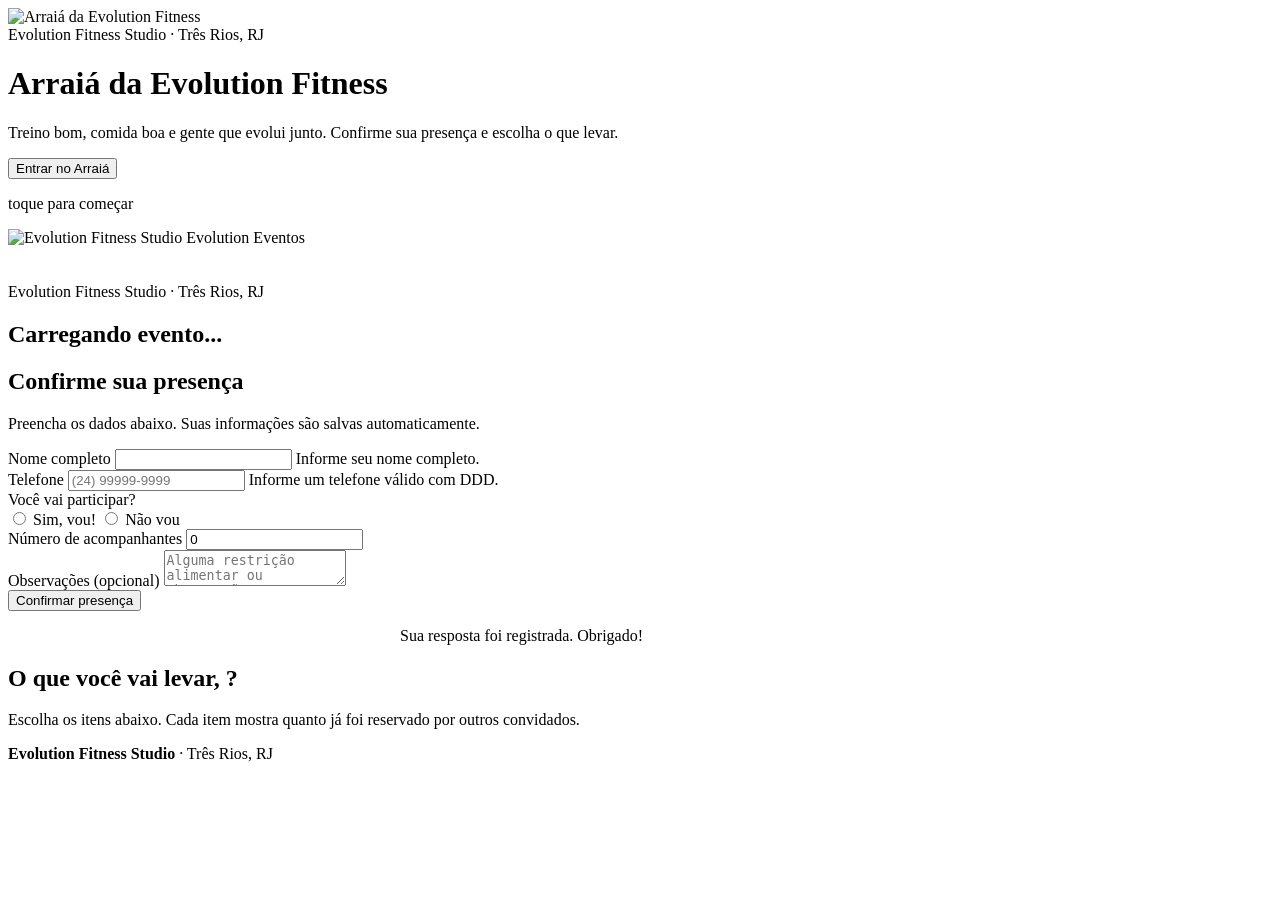
==== index.html @ 5fb1ce96 "Add files via upload" ====
<!DOCTYPE html>
<html lang="pt-BR">
<head>
<meta charset="UTF-8" />
<meta name="viewport" content="width=device-width, initial-scale=1.0, viewport-fit=cover" />
<title>Evolution Eventos — Evolution Fitness Studio</title>
<meta name="description" content="Confirme sua presença e escolha o que levar para os eventos da Evolution Fitness Studio." />
<meta name="theme-color" content="#0D0D0D" />

<link rel="manifest" href="manifest.json" />
<link rel="icon" href="assets/icons/icon-192.svg" />
<link rel="apple-touch-icon" href="assets/icons/icon-192.svg" />
<link rel="stylesheet" href="style/style.css" />
</head>
<body>

<!-- ==================== TELA DE ABERTURA (INTRO) ==================== -->
<div id="introScreen">
  <div class="intro__fundo">
    <img src="assets/images/arraia-personagem.jpg" alt="Arraiá da Evolution Fitness" />
  </div>
  <div class="intro__luzes" aria-hidden="true"></div>
  <div class="intro__particulas" aria-hidden="true"></div>

  <div class="intro__conteudo">
    <span class="intro__marca">Evolution Fitness Studio &middot; Três Rios, RJ</span>
    <h1 class="intro__titulo">
      <span class="linha">Arraiá da</span>
      <span class="linha">Evolution Fitness</span>
    </h1>
    <p class="intro__subtitulo">Treino bom, comida boa e gente que evolui junto. Confirme sua presença e escolha o que levar.</p>
    <div class="intro__cta">
      <button type="button" class="btn btn-primary" id="btnEntrarIntro">Entrar no Arraiá</button>
    </div>
    <p class="intro__toque">toque para começar</p>
  </div>
</div>

<header class="app-header">
  <div class="container app-header__inner">
    <div class="app-header__brand">
      <img src="assets/logo/logo.svg" alt="Evolution Fitness Studio" />
      <span class="app-header__brand-text">Evolution <span>Eventos</span></span>
    </div>
    <a href="admin.html" class="btn btn-ghost btn-sm" style="color: rgba(255,255,255,0.6);">Área administrativa</a>
  </div>
</header>

<section class="hero">
  <div class="hero__media">
    <img id="heroImagem" src="assets/images/evento-capa.svg" alt="" />
  </div>
  <div class="container hero__content anim-slide-up">
    <span class="hero__eyebrow">Evolution Fitness Studio &middot; Três Rios, RJ</span>
    <h1 class="hero__title" id="heroTitulo">Carregando evento...</h1>
    <p class="hero__desc" id="heroDescricao"></p>
    <div class="hero__meta">
      <span class="hero__meta-item" id="heroData"></span>
      <span class="hero__meta-item" id="heroLocal"></span>
    </div>
  </div>
</section>

<main class="container">

  <section class="section" id="secaoConfirmacao">
    <h2 class="section-title">Confirme sua presença</h2>
    <p class="section-subtitle">Preencha os dados abaixo. Suas informações são salvas automaticamente.</p>

    <form class="card anim-fade-in" id="formConfirmacao" style="max-width: 560px;">
      <div class="field">
        <label for="inputNome">Nome completo</label>
        <input type="text" id="inputNome" required autocomplete="name" />
        <span class="field-error-msg" id="erroNome">Informe seu nome completo.</span>
      </div>

      <div class="field">
        <label for="inputTelefone">Telefone</label>
        <input type="tel" id="inputTelefone" placeholder="(24) 99999-9999" required autocomplete="tel" />
        <span class="field-error-msg" id="erroTelefone">Informe um telefone válido com DDD.</span>
      </div>

      <div class="field">
        <label>Você vai participar?</label>
        <div class="radio-group">
          <label class="radio-pill" id="pillSim">
            <input type="radio" name="participa" value="sim" />
            Sim, vou!
          </label>
          <label class="radio-pill" id="pillNao">
            <input type="radio" name="participa" value="nao" />
            Não vou
          </label>
        </div>
      </div>

      <div class="field">
        <label for="inputAcompanhantes">Número de acompanhantes</label>
        <input type="number" id="inputAcompanhantes" min="0" value="0" />
      </div>

      <div class="field">
        <label for="inputObservacoes">Observações (opcional)</label>
        <textarea id="inputObservacoes" placeholder="Alguma restrição alimentar ou observação?"></textarea>
      </div>

      <button type="submit" class="btn btn-primary btn-block">Confirmar presença</button>
    </form>
  </section>

  <section class="section u-hidden" id="resumoConfirmado">
    <div class="card anim-scale-in u-text-center" style="max-width: 480px; margin: 0 auto;">
      <p data-resumo-texto>Sua resposta foi registrada. Obrigado!</p>
    </div>
  </section>

  <section class="section u-hidden" id="secaoItens">
    <h2 class="section-title">O que você vai levar, <span id="nomeConfirmado"></span>?</h2>
    <p class="section-subtitle">Escolha os itens abaixo. Cada item mostra quanto já foi reservado por outros convidados.</p>
    <div class="items-grid" id="gradeItens"></div>
  </section>

</main>

<footer class="app-footer">
  <div class="container">
    <p><strong>Evolution Fitness Studio</strong> &middot; Três Rios, RJ</p>
  </div>
</footer>

<script src="scripts/intro.js"></script>
<script type="module" src="scripts/app.js"></script>
</body>
</html>
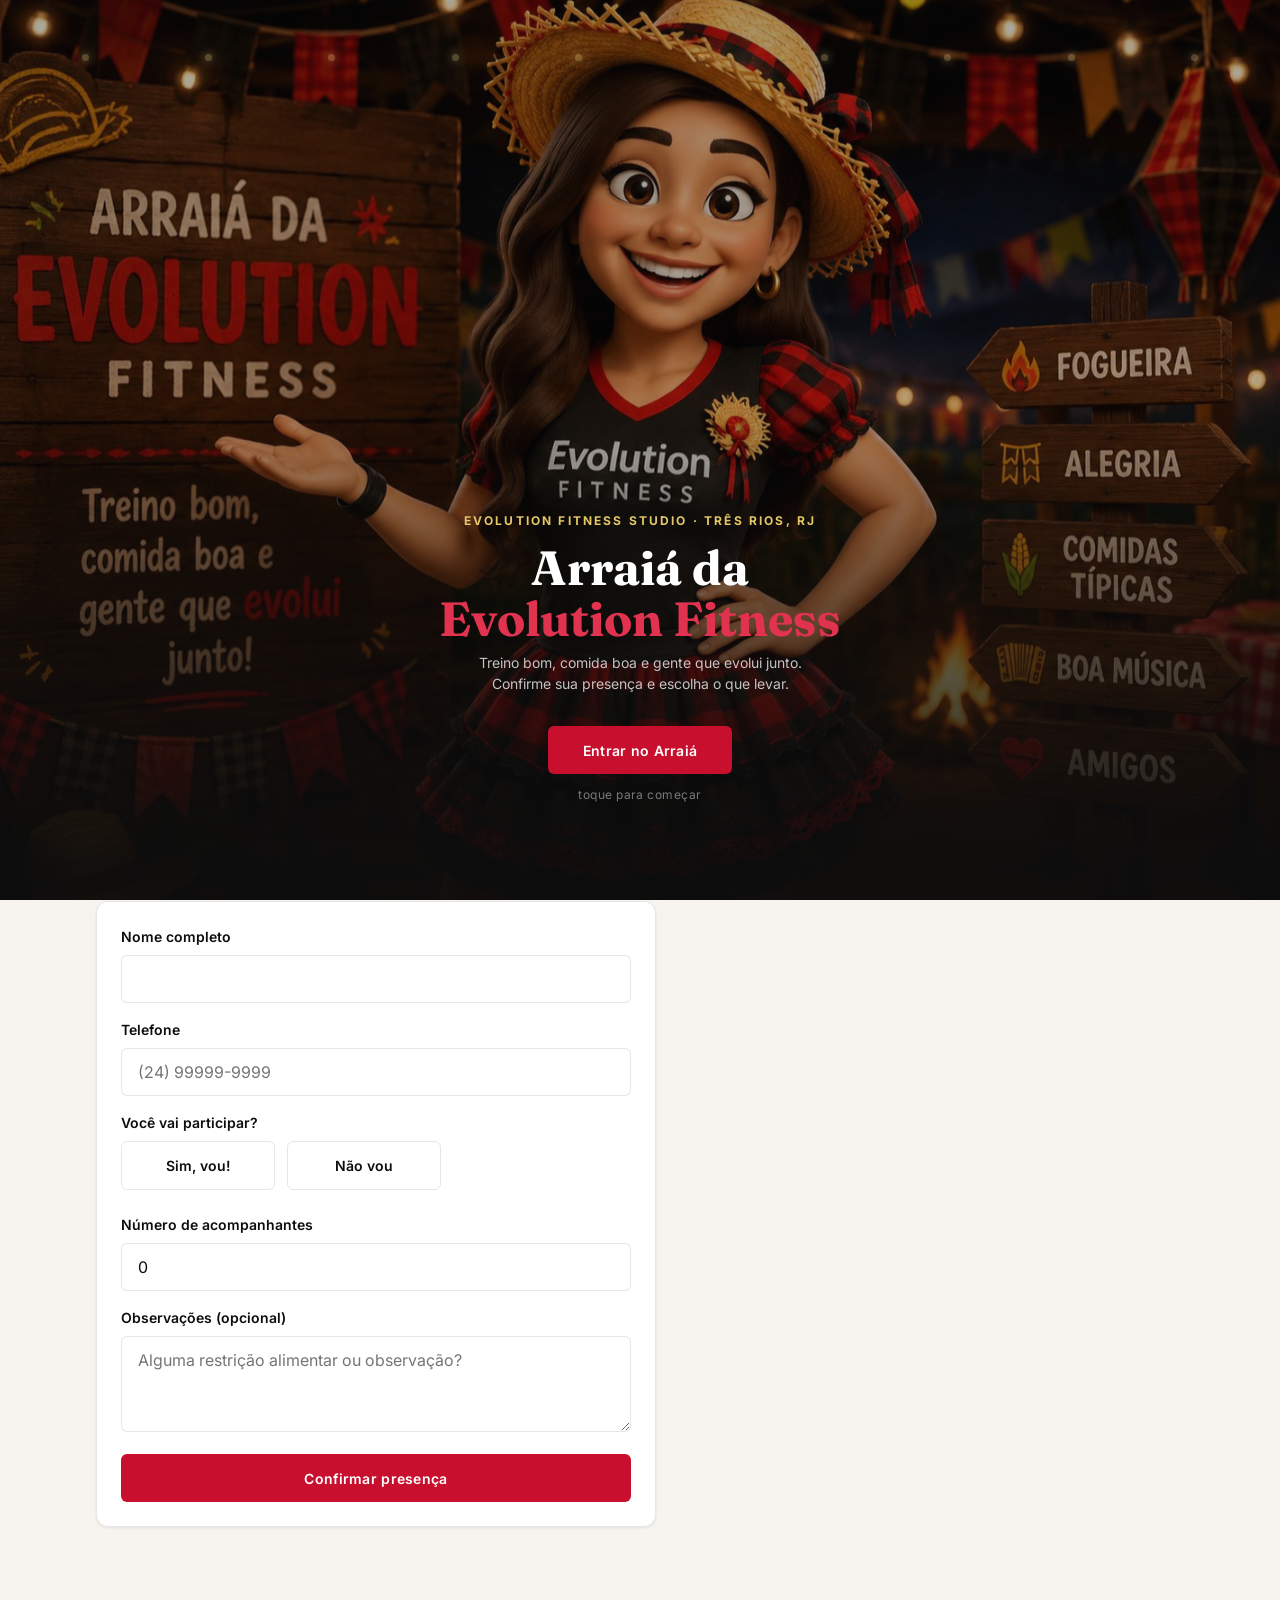
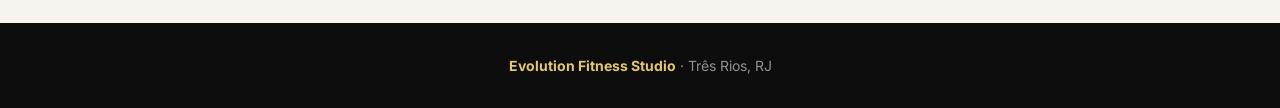
==== commit 8c0378d1: "Add files via upload" ====
--- a/index.html
+++ b/index.html
@@ -111,6 +111,7 @@
   <section class="section u-hidden" id="resumoConfirmado">
     <div class="card anim-scale-in u-text-center" style="max-width: 480px; margin: 0 auto;">
       <p data-resumo-texto>Sua resposta foi registrada. Obrigado!</p>
+      <button type="button" class="btn btn-outline btn-block u-mt-2" id="btnWhatsAppResumo">Avisar a academia pelo WhatsApp</button>
     </div>
   </section>
 
@@ -118,6 +119,7 @@
     <h2 class="section-title">O que você vai levar, <span id="nomeConfirmado"></span>?</h2>
     <p class="section-subtitle">Escolha os itens abaixo. Cada item mostra quanto já foi reservado por outros convidados.</p>
     <div class="items-grid" id="gradeItens"></div>
+    <button type="button" class="btn btn-outline btn-block u-mt-3" id="btnWhatsAppItens" style="max-width: 420px; margin-left:auto; margin-right:auto;">Enviar confirmação pelo WhatsApp</button>
   </section>
 
 </main>
--- a/style/style.css
+++ b/style/style.css
@@ -0,0 +1,218 @@
+/* ==========================================================================
+   EVOLUTION EVENTOS — FOLHA DE ESTILO PRINCIPAL
+   Mobile first. Sem frameworks.
+   ========================================================================== */
+@import url('variables.css');
+@import url('components.css');
+@import url('animations.css');
+@import url('intro.css');
+@import url('https://fonts.googleapis.com/css2?family=Fraunces:opsz,wght@9..144,500;9..144,600;9..144,700&family=Inter:wght@400;500;600;700&display=swap');
+
+*, *::before, *::after { box-sizing: border-box; }
+html { scroll-behavior: smooth; }
+body {
+  margin: 0;
+  font-family: var(--font-body);
+  background: var(--surface-page);
+  color: var(--color-black);
+  line-height: var(--lh-normal);
+  -webkit-font-smoothing: antialiased;
+}
+img { max-width: 100%; display: block; }
+h1, h2, h3, h4 { font-family: var(--font-display); line-height: var(--lh-tight); margin: 0; }
+p { margin: 0; }
+a { color: inherit; }
+button { font-family: inherit; }
+.container { max-width: var(--container-max); margin: 0 auto; padding: 0 var(--space-4); }
+
+/* ---------- Cabeçalho ---------- */
+.app-header {
+  position: sticky;
+  top: 0;
+  z-index: var(--z-header);
+  background: var(--color-black);
+  color: var(--color-white);
+  height: var(--header-height);
+  display: flex;
+  align-items: center;
+  border-bottom: 2px solid var(--color-red);
+}
+.app-header__inner {
+  display: flex;
+  align-items: center;
+  justify-content: space-between;
+  width: 100%;
+}
+.app-header__brand { display: flex; align-items: center; gap: var(--space-3); }
+.app-header__brand img { height: 34px; width: auto; }
+.app-header__brand-text {
+  font-family: var(--font-display);
+  font-size: var(--fs-md);
+  font-weight: 600;
+  letter-spacing: 0.01em;
+}
+.app-header__brand-text span { color: var(--color-gold); }
+
+/* ---------- Hero do evento ---------- */
+.hero {
+  position: relative;
+  background: var(--color-black);
+  color: var(--color-white);
+  overflow: hidden;
+}
+.hero__media {
+  position: relative;
+  height: 46vh;
+  min-height: 280px;
+  max-height: 460px;
+}
+.hero__media img {
+  width: 100%; height: 100%; object-fit: cover; opacity: 0.55;
+}
+.hero__media::after {
+  content: "";
+  position: absolute;
+  inset: 0;
+  background: linear-gradient(180deg, rgba(13,13,13,0.15) 0%, rgba(13,13,13,0.95) 92%);
+}
+.hero__content {
+  position: relative;
+  margin-top: -120px;
+  padding: 0 var(--space-4) var(--space-7);
+}
+.hero__eyebrow {
+  display: inline-flex;
+  align-items: center;
+  gap: var(--space-2);
+  color: var(--color-gold-soft);
+  font-size: var(--fs-xs);
+  font-weight: 700;
+  letter-spacing: 0.12em;
+  text-transform: uppercase;
+  margin-bottom: var(--space-3);
+}
+.hero__eyebrow::before {
+  content: "";
+  width: 20px; height: 1px; background: var(--color-gold);
+}
+.hero__title {
+  font-size: var(--fs-2xl);
+  font-weight: 600;
+  margin-bottom: var(--space-3);
+  max-width: 20ch;
+}
+.hero__desc {
+  font-size: var(--fs-base);
+  color: rgba(255,255,255,0.78);
+  max-width: 56ch;
+  margin-bottom: var(--space-3);
+  line-height: var(--lh-loose);
+}
+.hero__meta {
+  display: flex;
+  flex-wrap: wrap;
+  gap: var(--space-4);
+  font-size: var(--fs-sm);
+  color: rgba(255,255,255,0.65);
+  margin-bottom: var(--space-6);
+}
+.hero__meta-item { display: flex; align-items: center; gap: var(--space-2); }
+.hero__meta-item strong { color: var(--color-white); }
+
+/* ---------- Seções ---------- */
+.section { padding: var(--space-7) 0; }
+.section-title {
+  font-size: var(--fs-xl);
+  font-weight: 600;
+  margin-bottom: var(--space-2);
+}
+.section-subtitle {
+  color: var(--color-muted);
+  font-size: var(--fs-sm);
+  margin-bottom: var(--space-6);
+  max-width: 60ch;
+}
+
+/* ---------- Grade de itens ---------- */
+.items-grid {
+  display: grid;
+  grid-template-columns: repeat(auto-fill, minmax(240px, 1fr));
+  gap: var(--space-4);
+}
+
+.summary-bar {
+  display: flex;
+  flex-wrap: wrap;
+  gap: var(--space-4);
+  margin-bottom: var(--space-6);
+}
+.summary-pill {
+  background: var(--color-white);
+  border: 1px solid var(--color-border);
+  border-radius: var(--radius-md);
+  padding: var(--space-4) var(--space-5);
+  flex: 1;
+  min-width: 140px;
+}
+.summary-pill__label { font-size: var(--fs-xs); text-transform: uppercase; letter-spacing: 0.04em; color: var(--color-muted); font-weight: 700; }
+.summary-pill__value { font-family: var(--font-display); font-size: var(--fs-xl); font-weight: 700; }
+
+/* ---------- Rodapé ---------- */
+.app-footer {
+  background: var(--color-black);
+  color: rgba(255,255,255,0.55);
+  padding: var(--space-6) 0;
+  font-size: var(--fs-sm);
+  text-align: center;
+}
+.app-footer strong { color: var(--color-gold-soft); }
+
+/* ---------- Estados de acesso restrito / login admin ---------- */
+.auth-screen {
+  min-height: 100vh;
+  display: flex;
+  align-items: center;
+  justify-content: center;
+  background: var(--color-black);
+  padding: var(--space-4);
+}
+.auth-card {
+  background: var(--color-white);
+  border-radius: var(--radius-lg);
+  padding: var(--space-7) var(--space-6);
+  width: 100%;
+  max-width: 400px;
+  box-shadow: var(--shadow-lg);
+}
+.auth-card__logo { text-align: center; margin-bottom: var(--space-5); }
+.auth-card__logo img { height: 48px; margin: 0 auto; }
+.auth-card__title { text-align: center; font-size: var(--fs-lg); margin-bottom: var(--space-1); }
+.auth-card__subtitle { text-align: center; color: var(--color-muted); font-size: var(--fs-sm); margin-bottom: var(--space-6); }
+
+/* ---------- Utilitários ---------- */
+.u-mt-1 { margin-top: var(--space-2); }
+.u-mt-2 { margin-top: var(--space-4); }
+.u-mt-3 { margin-top: var(--space-6); }
+.u-flex { display: flex; }
+.u-gap-2 { gap: var(--space-2); }
+.u-hidden { display: none !important; }
+.u-sem-scroll { overflow: hidden; height: 100vh; }
+.u-text-center { text-align: center; }
+.sr-only {
+  position: absolute; width: 1px; height: 1px; padding: 0; margin: -1px;
+  overflow: hidden; clip: rect(0,0,0,0); white-space: nowrap; border: 0;
+}
+a:focus-visible, button:focus-visible, input:focus-visible, [tabindex]:focus-visible {
+  outline: 2px solid var(--color-gold); outline-offset: 2px;
+}
+
+/* ---------- Responsividade ---------- */
+@media (min-width: 640px) {
+  .hero__title { font-size: var(--fs-3xl); }
+  .radio-group { max-width: 320px; }
+}
+@media (min-width: 900px) {
+  .hero__media { height: 52vh; }
+  .items-grid { grid-template-columns: repeat(auto-fill, minmax(260px, 1fr)); }
+  .section { padding: var(--space-9) 0; }
+}
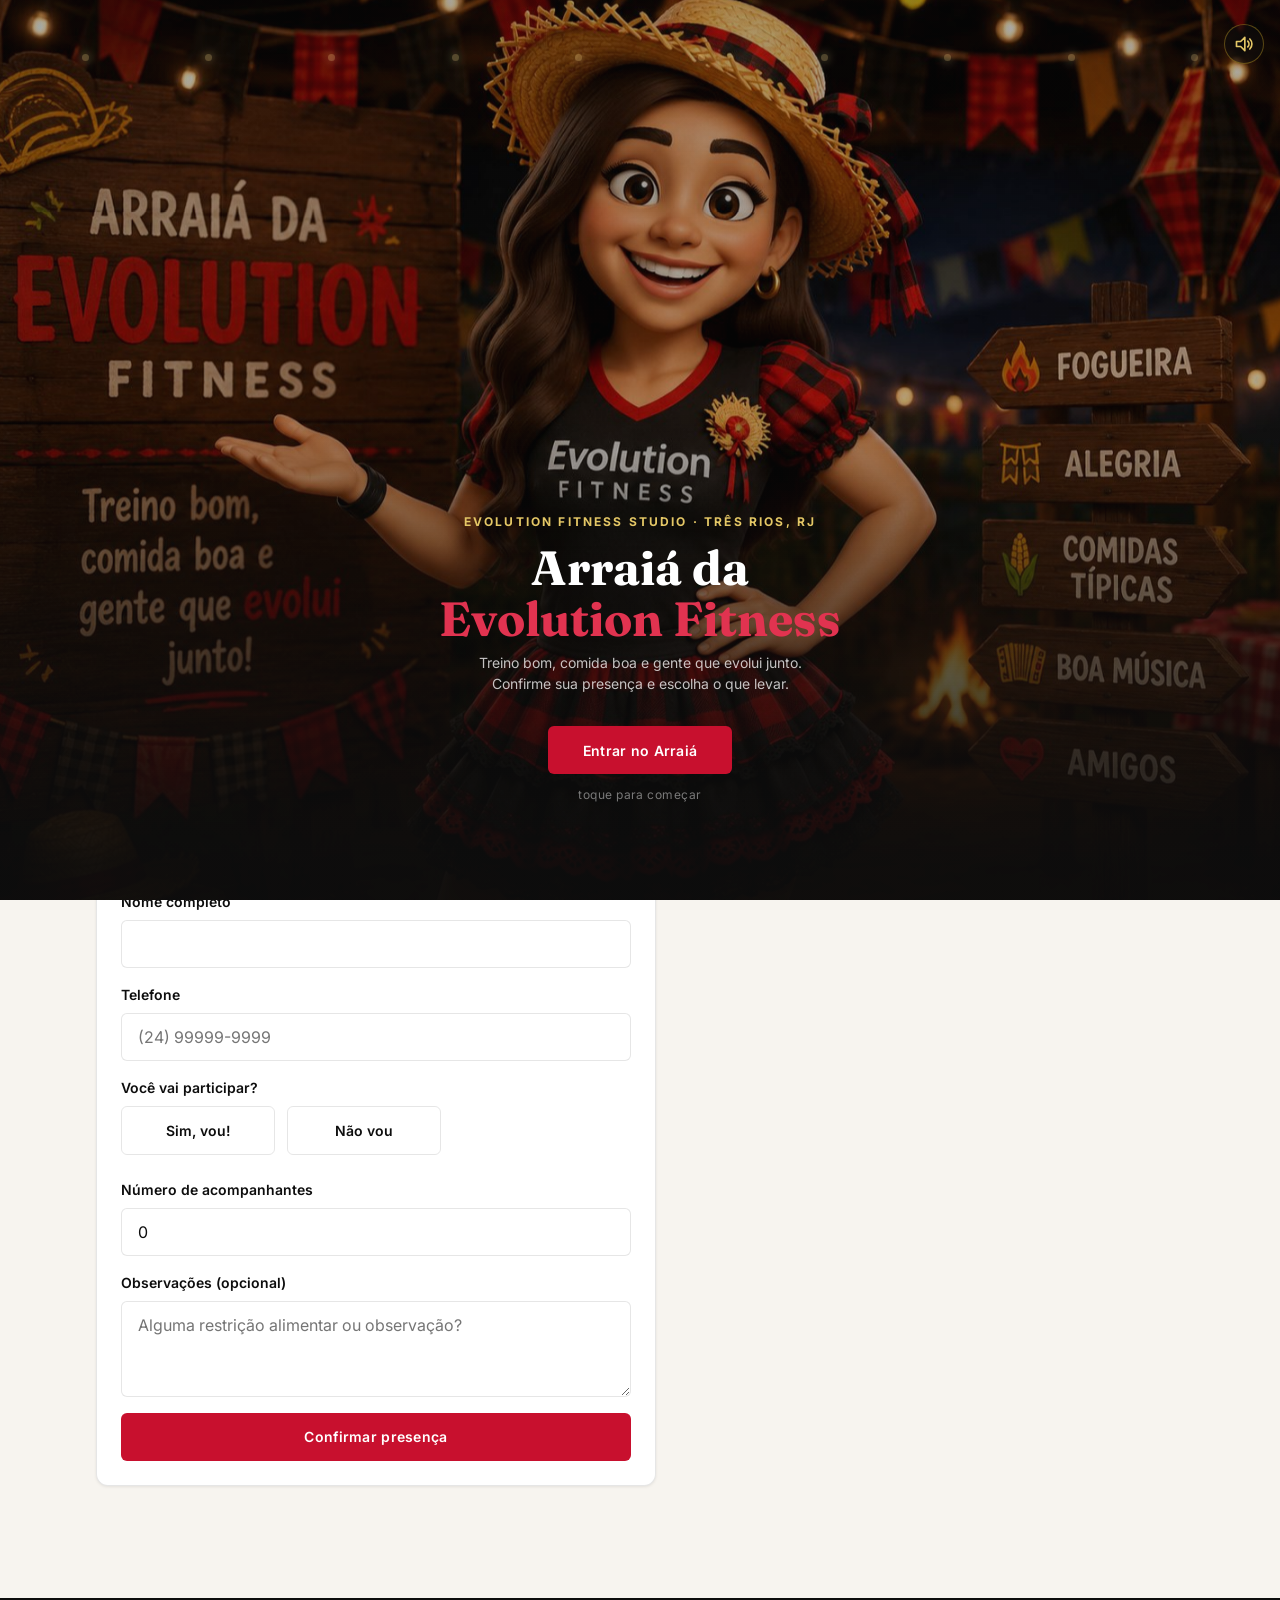
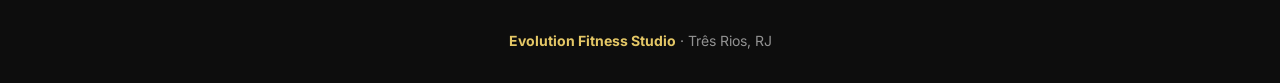
==== commit 28f3caa9: "Add sound control button and update script type Added a button for sound control and updated script " ====
--- a/index.html
+++ b/index.html
@@ -1,3 +1,5 @@
+</body>
+</html>
 <!DOCTYPE html>
 <html lang="pt-BR">
 <head>
@@ -21,6 +23,14 @@
   </div>
   <div class="intro__luzes" aria-hidden="true"></div>
   <div class="intro__particulas" aria-hidden="true"></div>
+
+  <button type="button" class="intro__som" id="btnSomIntro" aria-label="Ativar ou desativar o som" aria-pressed="true">
+    <svg viewBox="0 0 24 24" width="20" height="20" fill="none" stroke="currentColor" stroke-width="2" stroke-linecap="round" stroke-linejoin="round">
+      <polygon points="3 9 3 15 8 15 13 20 13 4 8 9 3 9"></polygon>
+      <path d="M16.5 8.5a5 5 0 0 1 0 7"></path>
+      <path d="M19 6a8.5 8.5 0 0 1 0 12"></path>
+    </svg>
+  </button>
 
   <div class="intro__conteudo">
     <span class="intro__marca">Evolution Fitness Studio &middot; Três Rios, RJ</span>
@@ -130,7 +140,7 @@
   </div>
 </footer>
 
-<script src="scripts/intro.js"></script>
+<script type="module" src="scripts/intro.js"></script>
 <script type="module" src="scripts/app.js"></script>
 </body>
 </html>
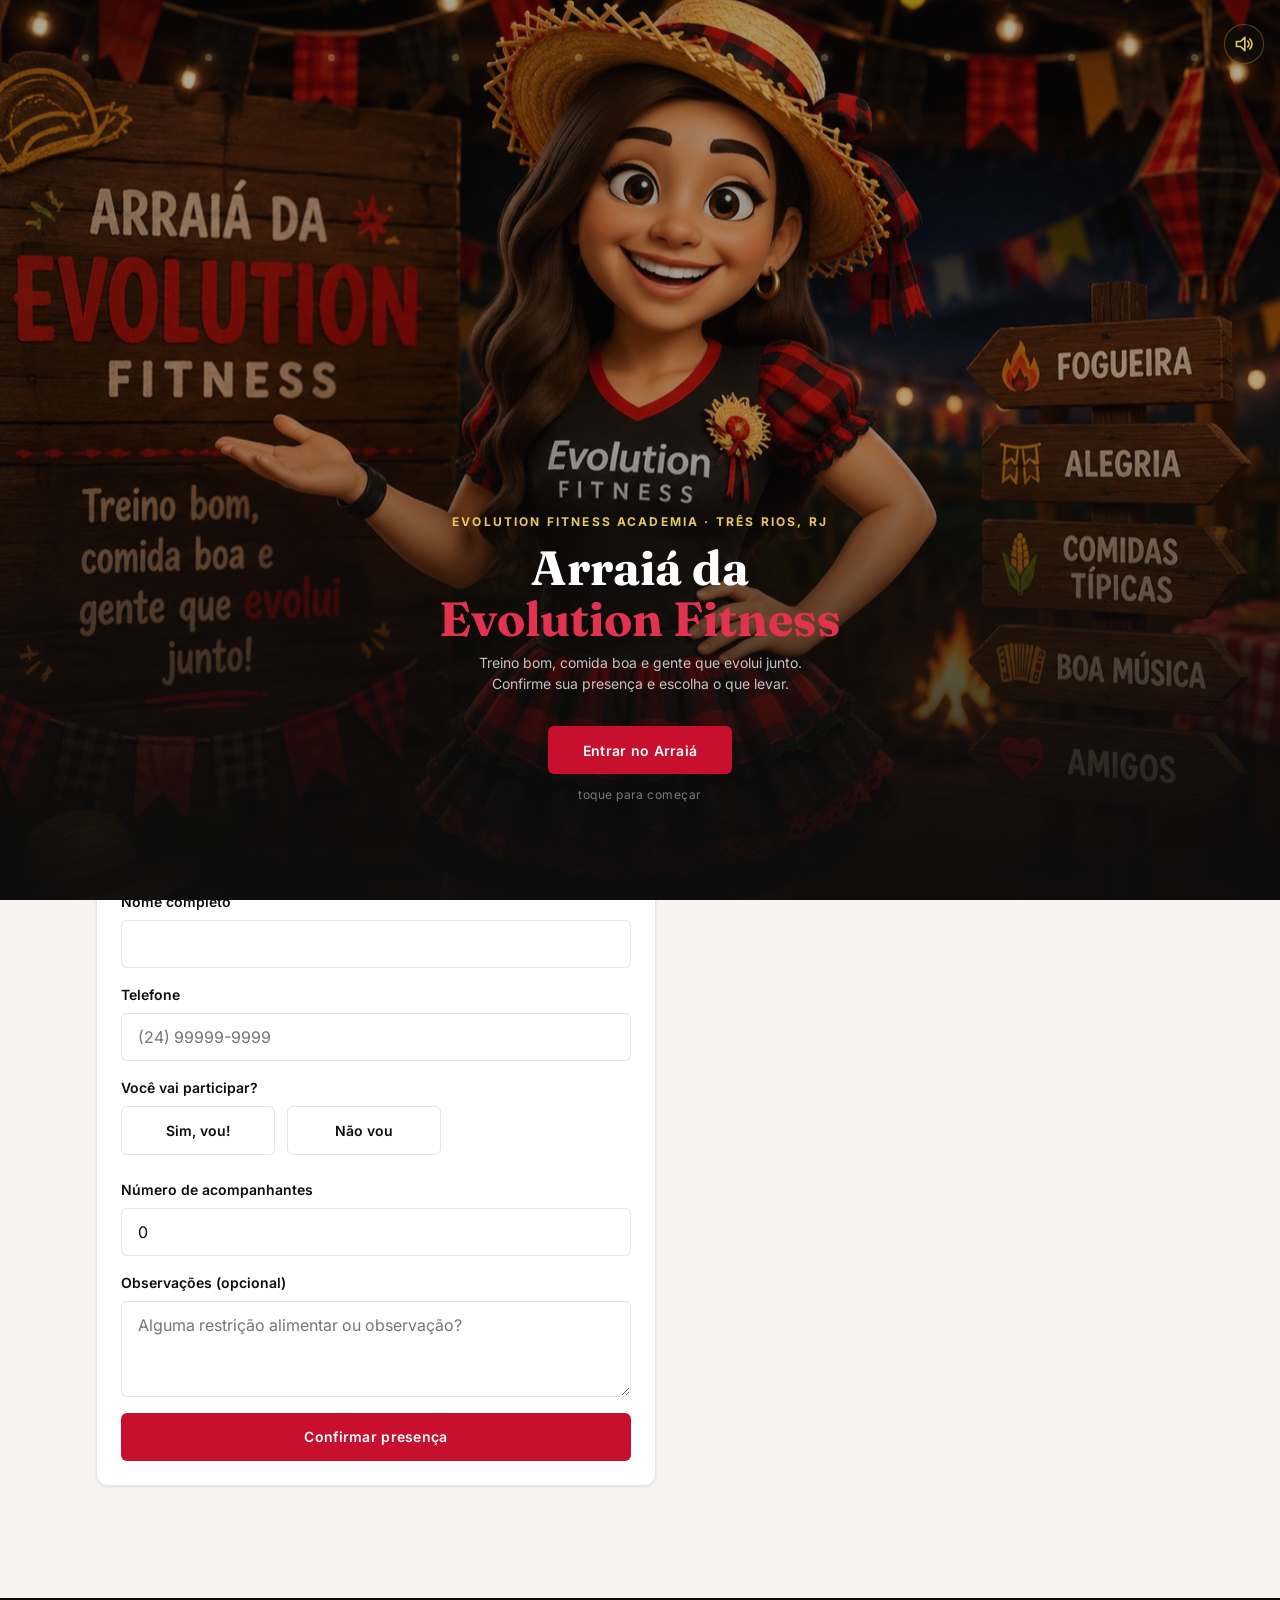
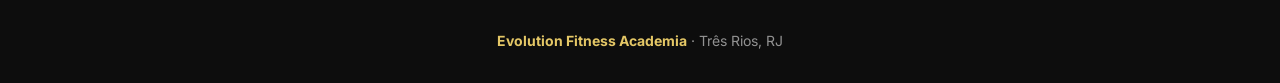
==== commit 168133d1: "Update branding from 'Studio' to 'Academia'" ====
--- a/index.html
+++ b/index.html
@@ -5,7 +5,7 @@
 <head>
 <meta charset="UTF-8" />
 <meta name="viewport" content="width=device-width, initial-scale=1.0, viewport-fit=cover" />
-<title>Evolution Eventos — Evolution Fitness Studio</title>
+<title>Evolution Eventos — Evolution Fitness Academia</title>
 <meta name="description" content="Confirme sua presença e escolha o que levar para os eventos da Evolution Fitness Studio." />
 <meta name="theme-color" content="#0D0D0D" />
 
@@ -33,7 +33,7 @@
   </button>
 
   <div class="intro__conteudo">
-    <span class="intro__marca">Evolution Fitness Studio &middot; Três Rios, RJ</span>
+    <span class="intro__marca">Evolution Fitness Academia &middot; Três Rios, RJ</span>
     <h1 class="intro__titulo">
       <span class="linha">Arraiá da</span>
       <span class="linha">Evolution Fitness</span>
@@ -61,7 +61,7 @@
     <img id="heroImagem" src="assets/images/evento-capa.svg" alt="" />
   </div>
   <div class="container hero__content anim-slide-up">
-    <span class="hero__eyebrow">Evolution Fitness Studio &middot; Três Rios, RJ</span>
+    <span class="hero__eyebrow">Evolution Fitness Academia &middot; Três Rios, RJ</span>
     <h1 class="hero__title" id="heroTitulo">Carregando evento...</h1>
     <p class="hero__desc" id="heroDescricao"></p>
     <div class="hero__meta">
@@ -136,7 +136,7 @@
 
 <footer class="app-footer">
   <div class="container">
-    <p><strong>Evolution Fitness Studio</strong> &middot; Três Rios, RJ</p>
+    <p><strong>Evolution Fitness Academia</strong> &middot; Três Rios, RJ</p>
   </div>
 </footer>
 
